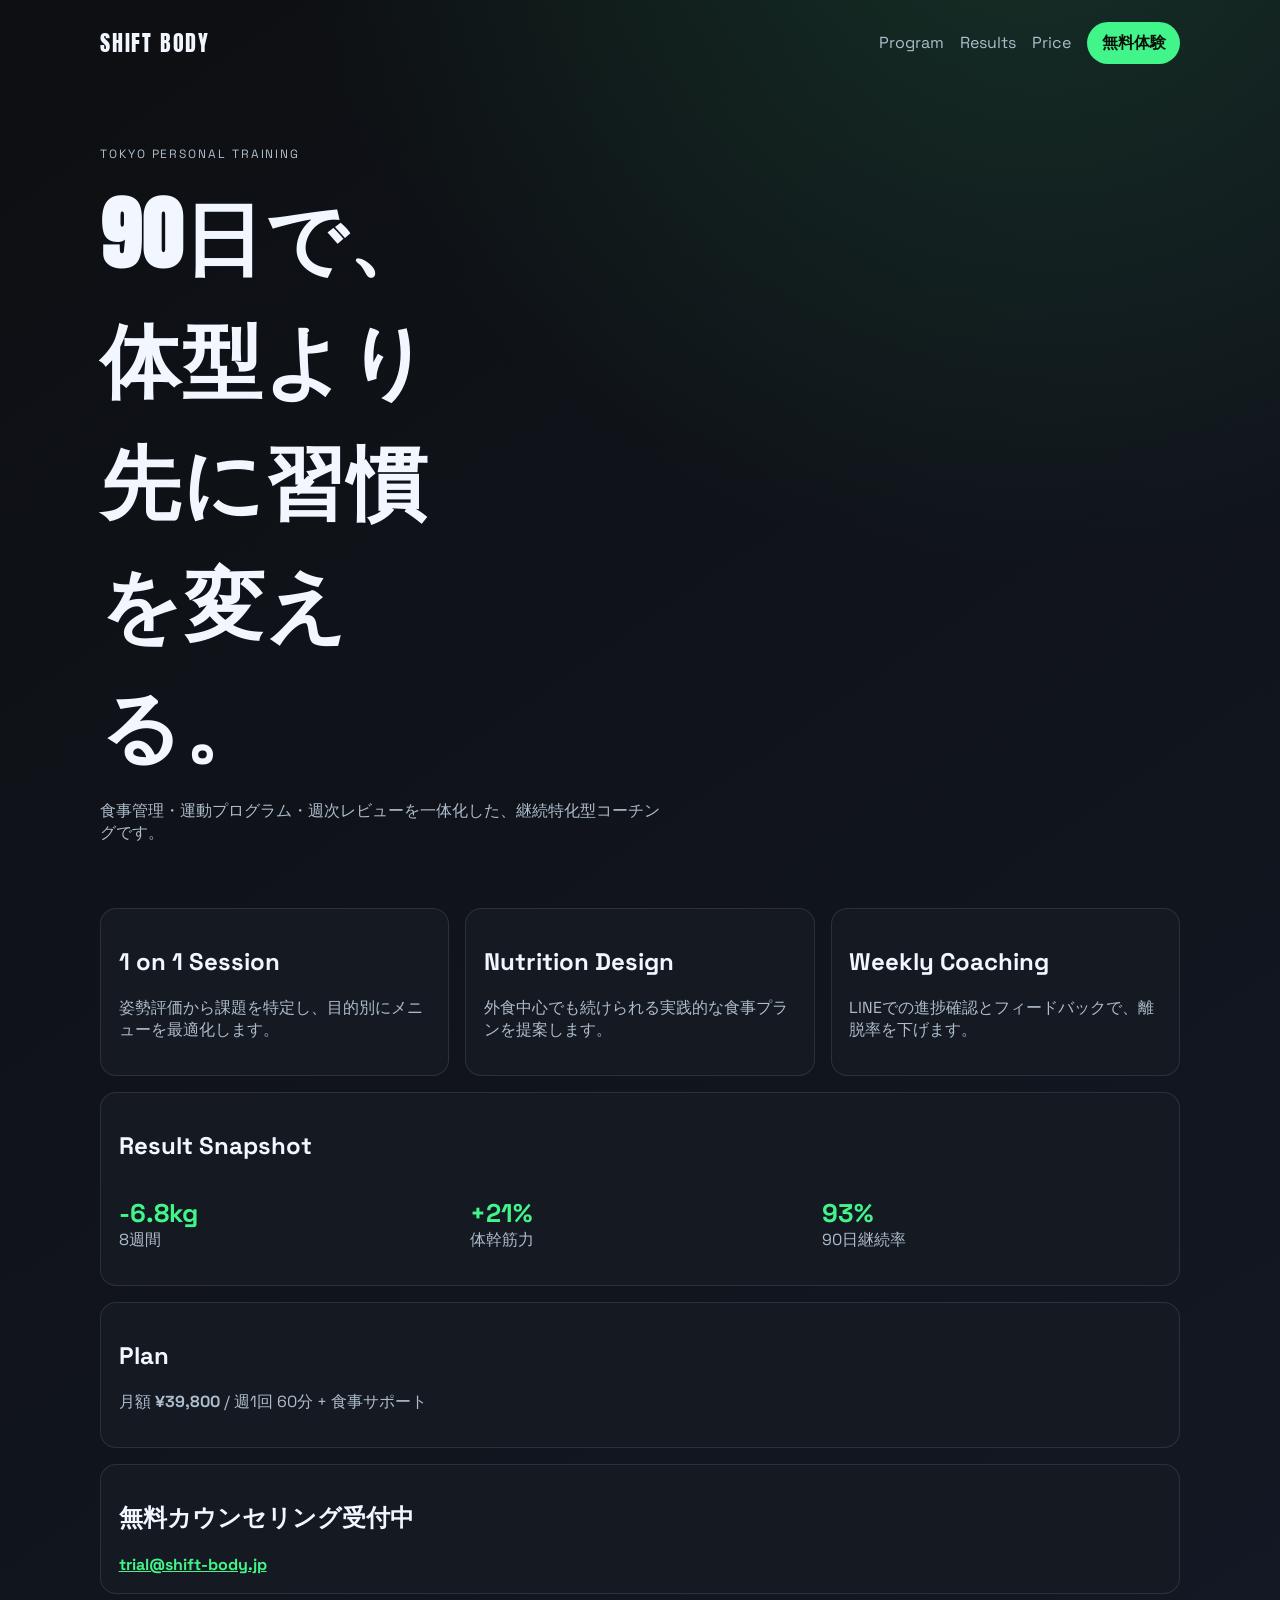
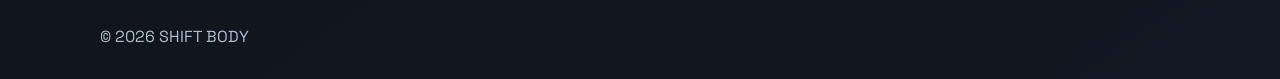
==== index.html @ e34327ea "Initial commit: 02-trainer-booking site" ====
<!doctype html>
<html lang="ja">
  <head>
    <meta charset="UTF-8" />
    <meta name="viewport" content="width=device-width, initial-scale=1.0" />
    <title>SHIFT BODY | パーソナルトレーニング</title>
    <link rel="preconnect" href="https://fonts.googleapis.com" />
    <link rel="preconnect" href="https://fonts.gstatic.com" crossorigin />
    <link href="https://fonts.googleapis.com/css2?family=Anton&family=Space+Grotesk:wght@400;500;700&display=swap" rel="stylesheet" />
    <link rel="stylesheet" href="styles.css" />
  </head>
  <body>
    <header class="wrap">
      <a class="logo" href="#top">SHIFT BODY</a>
      <nav>
        <a href="#program">Program</a>
        <a href="#results">Results</a>
        <a href="#price">Price</a>
        <a class="btn" href="#trial">無料体験</a>
      </nav>
    </header>

    <main id="top" class="wrap">
      <section class="hero">
        <p class="tag">TOKYO PERSONAL TRAINING</p>
        <h1>90日で、体型より先に習慣を変える。</h1>
        <p>食事管理・運動プログラム・週次レビューを一体化した、継続特化型コーチングです。</p>
      </section>

      <section class="cards" id="program">
        <article>
          <h2>1 on 1 Session</h2>
          <p>姿勢評価から課題を特定し、目的別にメニューを最適化します。</p>
        </article>
        <article>
          <h2>Nutrition Design</h2>
          <p>外食中心でも続けられる実践的な食事プランを提案します。</p>
        </article>
        <article>
          <h2>Weekly Coaching</h2>
          <p>LINEでの進捗確認とフィードバックで、離脱率を下げます。</p>
        </article>
      </section>

      <section class="results" id="results">
        <h2>Result Snapshot</h2>
        <div>
          <p><strong>-6.8kg</strong> 8週間</p>
          <p><strong>+21%</strong> 体幹筋力</p>
          <p><strong>93%</strong> 90日継続率</p>
        </div>
      </section>

      <section class="price" id="price">
        <h2>Plan</h2>
        <p>月額 <strong>¥39,800</strong> / 週1回 60分 + 食事サポート</p>
      </section>

      <section class="trial" id="trial">
        <h2>無料カウンセリング受付中</h2>
        <a href="mailto:trial@shift-body.jp">trial@shift-body.jp</a>
      </section>
    </main>

    <footer class="wrap">© <span id="year"></span> SHIFT BODY</footer>
    <script src="app.js"></script>
  </body>
</html>
---- styles.css ----
:root {
  --bg: #0d0f12;
  --panel: #151922;
  --text: #f1f6ff;
  --muted: #adbdcc;
  --accent: #42f58a;
  --line: rgba(255, 255, 255, 0.1);
}

* { box-sizing: border-box; }

body {
  margin: 0;
  font-family: "Space Grotesk", sans-serif;
  color: var(--text);
  background:
    radial-gradient(circle at 80% -10%, rgba(66, 245, 138, 0.14), transparent 35%),
    linear-gradient(145deg, #0d0f12, #131824);
}

.wrap {
  width: min(1080px, 92vw);
  margin: 0 auto;
}

header {
  display: flex;
  justify-content: space-between;
  align-items: center;
  padding: 1.4rem 0;
}

.logo {
  font-family: "Anton", sans-serif;
  letter-spacing: 0.08em;
  color: var(--text);
  text-decoration: none;
  font-size: 1.4rem;
}

nav {
  display: flex;
  gap: 1rem;
  align-items: center;
}

nav a {
  color: var(--muted);
  text-decoration: none;
}

.btn {
  padding: 0.6rem 0.9rem;
  border-radius: 999px;
  background: var(--accent);
  color: #091008;
  font-weight: 700;
}

.hero {
  padding: 3rem 0;
}

.tag {
  color: var(--accent);
  letter-spacing: 0.16em;
  font-size: 0.75rem;
}

h1 {
  font-family: "Anton", sans-serif;
  font-size: clamp(2.1rem, 7vw, 5rem);
  letter-spacing: 0.02em;
  margin: 0.3rem 0 1rem;
  max-width: 10ch;
}

.hero p {
  max-width: 56ch;
  color: var(--muted);
}

.cards {
  display: grid;
  grid-template-columns: repeat(3, minmax(0, 1fr));
  gap: 1rem;
}

.cards article,
.results,
.price,
.trial {
  background: var(--panel);
  border: 1px solid var(--line);
  border-radius: 16px;
  padding: 1.1rem;
}

.cards p,
.results p,
.price p {
  color: var(--muted);
}

.results,
.price,
.trial {
  margin-top: 1rem;
}

.results div {
  display: grid;
  grid-template-columns: repeat(3, minmax(0, 1fr));
  gap: 0.8rem;
}

.results strong {
  display: block;
  font-size: 1.6rem;
  color: var(--accent);
}

.trial a {
  color: var(--accent);
  font-weight: 700;
}

footer {
  padding: 2rem 0;
  color: var(--muted);
}

@media (max-width: 760px) {
  header {
    flex-direction: column;
    align-items: flex-start;
    gap: 0.8rem;
  }

  nav {
    flex-wrap: wrap;
  }

  .cards,
  .results div {
    grid-template-columns: 1fr;
  }
}
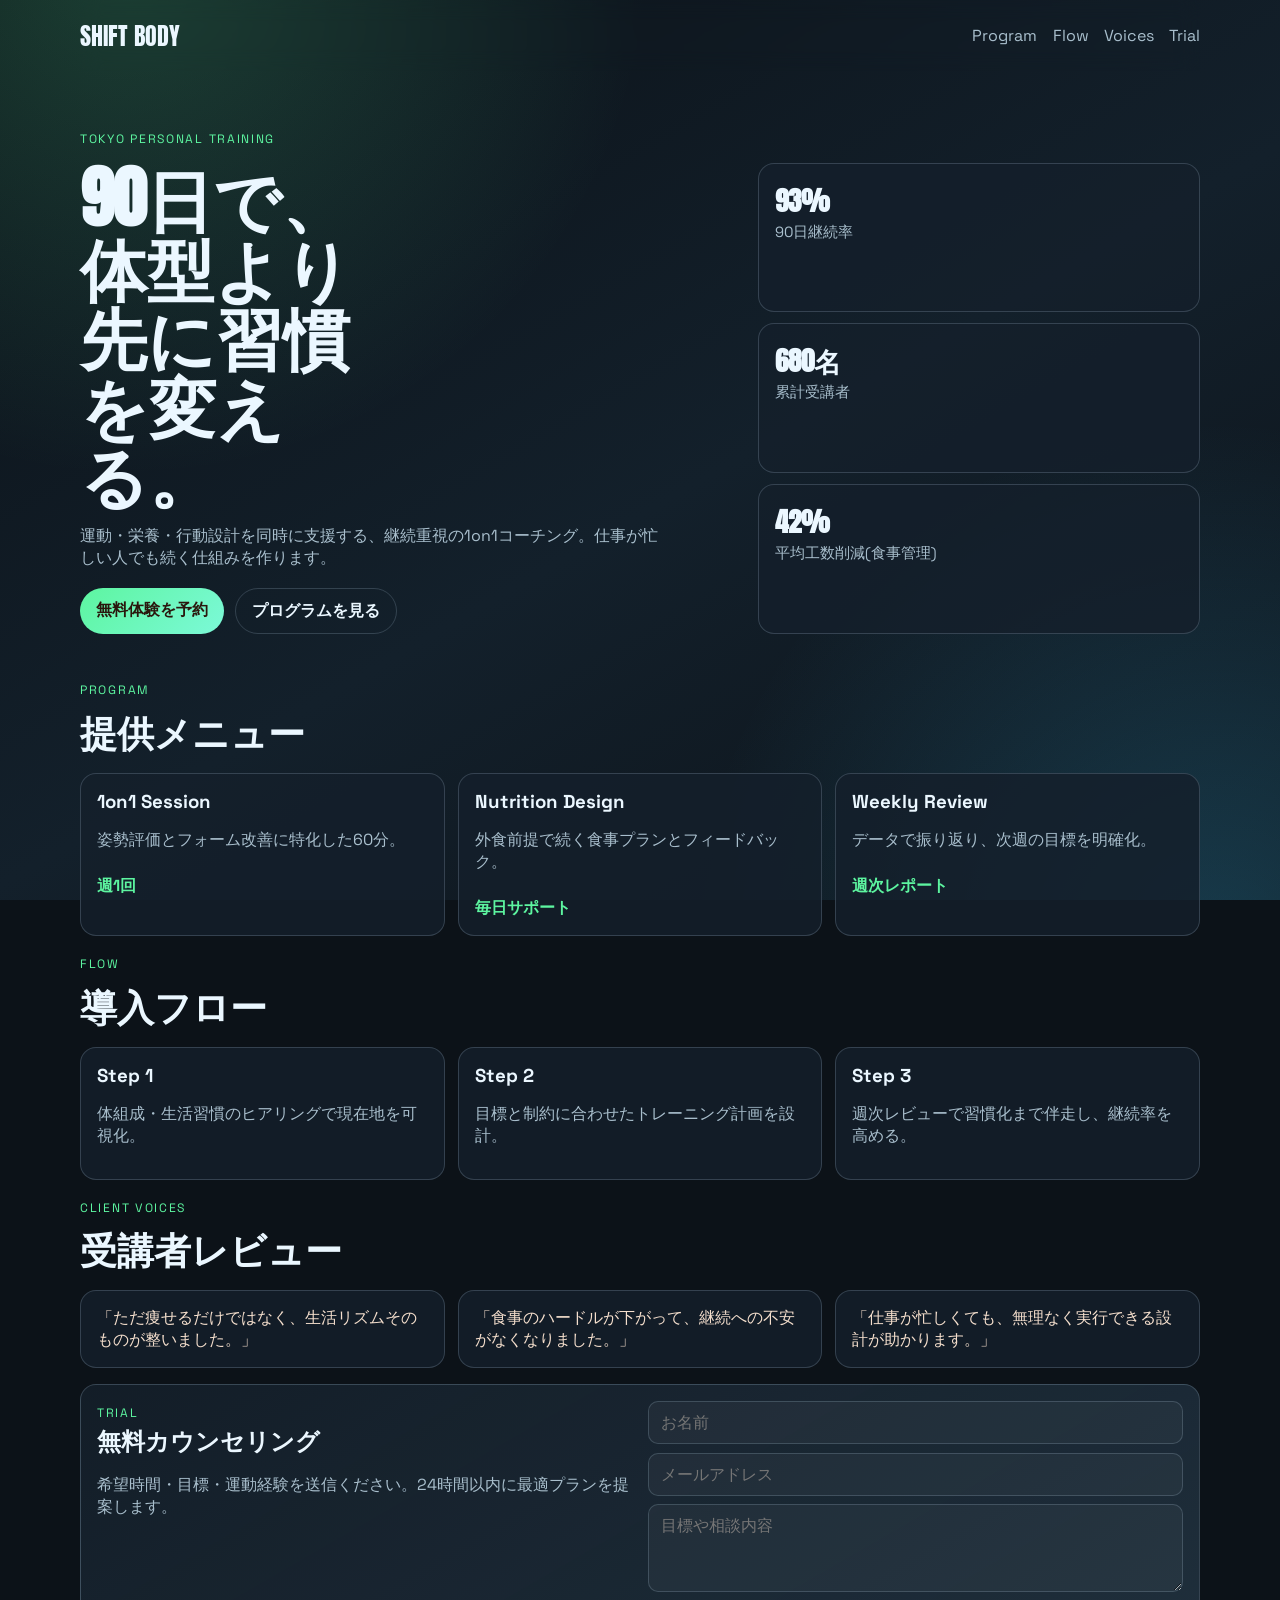
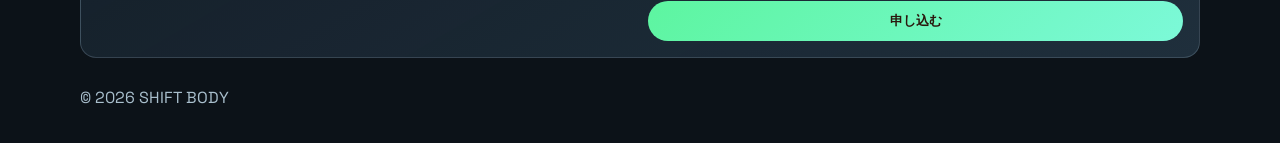
==== commit 11a012b4: "Enhance site design and content" ====
--- a/index.html
+++ b/index.html
@@ -3,66 +3,102 @@
   <head>
     <meta charset="UTF-8" />
     <meta name="viewport" content="width=device-width, initial-scale=1.0" />
-    <title>SHIFT BODY | パーソナルトレーニング</title>
+    <title>SHIFT BODY | パーソナルコーチング</title>
     <link rel="preconnect" href="https://fonts.googleapis.com" />
     <link rel="preconnect" href="https://fonts.gstatic.com" crossorigin />
     <link href="https://fonts.googleapis.com/css2?family=Anton&family=Space+Grotesk:wght@400;500;700&display=swap" rel="stylesheet" />
     <link rel="stylesheet" href="styles.css" />
   </head>
   <body>
-    <header class="wrap">
-      <a class="logo" href="#top">SHIFT BODY</a>
-      <nav>
+    <div class="bg-layer"></div>
+    <header class="site-header container">
+      <a class="brand" href="#top">SHIFT BODY</a>
+      <button class="menu-toggle" aria-expanded="false" aria-label="メニュー">☰</button>
+      <nav class="nav-links">
         <a href="#program">Program</a>
-        <a href="#results">Results</a>
-        <a href="#price">Price</a>
-        <a class="btn" href="#trial">無料体験</a>
+        <a href="#flow">Flow</a>
+        <a href="#voices">Voices</a>
+        <a href="#trial">Trial</a>
       </nav>
     </header>
 
-    <main id="top" class="wrap">
-      <section class="hero">
-        <p class="tag">TOKYO PERSONAL TRAINING</p>
-        <h1>90日で、体型より先に習慣を変える。</h1>
-        <p>食事管理・運動プログラム・週次レビューを一体化した、継続特化型コーチングです。</p>
-      </section>
-
-      <section class="cards" id="program">
-        <article>
-          <h2>1 on 1 Session</h2>
-          <p>姿勢評価から課題を特定し、目的別にメニューを最適化します。</p>
-        </article>
-        <article>
-          <h2>Nutrition Design</h2>
-          <p>外食中心でも続けられる実践的な食事プランを提案します。</p>
-        </article>
-        <article>
-          <h2>Weekly Coaching</h2>
-          <p>LINEでの進捗確認とフィードバックで、離脱率を下げます。</p>
-        </article>
-      </section>
-
-      <section class="results" id="results">
-        <h2>Result Snapshot</h2>
-        <div>
-          <p><strong>-6.8kg</strong> 8週間</p>
-          <p><strong>+21%</strong> 体幹筋力</p>
-          <p><strong>93%</strong> 90日継続率</p>
+    <main id="top" class="container">
+      <section class="hero reveal">
+        <span class="badge">TOKYO PERSONAL TRAINING</span>
+        <div class="hero-grid">
+          <div>
+            <h1>90日で、体型より先に習慣を変える。</h1>
+            <p class="lead">
+              運動・栄養・行動設計を同時に支援する、継続重視の1on1コーチング。仕事が忙しい人でも続く仕組みを作ります。
+            </p>
+            <div class="hero-actions">
+              <a class="btn primary" href="#trial">無料体験を予約</a>
+              <a class="btn ghost" href="#program">プログラムを見る</a>
+            </div>
+          </div>
+          <aside class="hero-stats">
+            <article><strong data-count="93" data-suffix="%">0%</strong><span>90日継続率</span></article>
+            <article><strong data-count="680" data-suffix="名">0名</strong><span>累計受講者</span></article>
+            <article><strong data-count="42" data-suffix="%">0%</strong><span>平均工数削減(食事管理)</span></article>
+          </aside>
         </div>
       </section>
 
-      <section class="price" id="price">
-        <h2>Plan</h2>
-        <p>月額 <strong>¥39,800</strong> / 週1回 60分 + 食事サポート</p>
+      <section class="section reveal" id="program">
+        <div class="section-head">
+          <span class="eyebrow">PROGRAM</span>
+          <h2>提供メニュー</h2>
+        </div>
+        <div class="card-grid three">
+          <article class="card"><h3>1on1 Session</h3><p>姿勢評価とフォーム改善に特化した60分。</p><strong>週1回</strong></article>
+          <article class="card"><h3>Nutrition Design</h3><p>外食前提で続く食事プランとフィードバック。</p><strong>毎日サポート</strong></article>
+          <article class="card"><h3>Weekly Review</h3><p>データで振り返り、次週の目標を明確化。</p><strong>週次レポート</strong></article>
+        </div>
       </section>
 
-      <section class="trial" id="trial">
-        <h2>無料カウンセリング受付中</h2>
-        <a href="mailto:trial@shift-body.jp">trial@shift-body.jp</a>
+      <section class="section reveal" id="flow">
+        <div class="section-head">
+          <span class="eyebrow">FLOW</span>
+          <h2>導入フロー</h2>
+        </div>
+        <div class="process-list">
+          <article><h3>Step 1</h3><p>体組成・生活習慣のヒアリングで現在地を可視化。</p></article>
+          <article><h3>Step 2</h3><p>目標と制約に合わせたトレーニング計画を設計。</p></article>
+          <article><h3>Step 3</h3><p>週次レビューで習慣化まで伴走し、継続率を高める。</p></article>
+        </div>
+      </section>
+
+      <section class="section reveal" id="voices">
+        <div class="section-head">
+          <span class="eyebrow">CLIENT VOICES</span>
+          <h2>受講者レビュー</h2>
+        </div>
+        <div class="review-grid">
+          <blockquote>「ただ痩せるだけではなく、生活リズムそのものが整いました。」</blockquote>
+          <blockquote>「食事のハードルが下がって、継続への不安がなくなりました。」</blockquote>
+          <blockquote>「仕事が忙しくても、無理なく実行できる設計が助かります。」</blockquote>
+        </div>
+      </section>
+
+      <section class="section reveal" id="trial">
+        <div class="contact-panel">
+          <div>
+            <span class="eyebrow">TRIAL</span>
+            <h2>無料カウンセリング</h2>
+            <p>希望時間・目標・運動経験を送信ください。24時間以内に最適プランを提案します。</p>
+          </div>
+          <form class="contact-form">
+            <input type="text" placeholder="お名前" required />
+            <input type="email" placeholder="メールアドレス" required />
+            <textarea placeholder="目標や相談内容"></textarea>
+            <button type="submit" class="btn primary">申し込む</button>
+          </form>
+        </div>
       </section>
     </main>
 
-    <footer class="wrap">© <span id="year"></span> SHIFT BODY</footer>
+    <footer class="container">© <span id="year"></span> SHIFT BODY</footer>
+    <div class="toast" id="toast">お問い合わせありがとうございます。担当より返信します。</div>
     <script src="app.js"></script>
   </body>
 </html>
--- a/styles.css
+++ b/styles.css
@@ -1,148 +1,304 @@
 :root {
-  --bg: #0d0f12;
-  --panel: #151922;
-  --text: #f1f6ff;
-  --muted: #adbdcc;
-  --accent: #42f58a;
-  --line: rgba(255, 255, 255, 0.1);
+  --bg: #0c1218;
+  --bg-soft: #17212b;
+  --surface: rgba(21, 32, 43, 0.84);
+  --surface-strong: #1f2f3c;
+  --text: #ebf7ff;
+  --muted: #a9bfcd;
+  --line: rgba(203, 229, 255, 0.18);
+  --accent: #5df5a0;
+  --accent-strong: #7cf9d8;
+  --heading: "Anton", sans-serif;
+  --body: "Space Grotesk", sans-serif;
 }
 
 * { box-sizing: border-box; }
 
 body {
   margin: 0;
-  font-family: "Space Grotesk", sans-serif;
-  color: var(--text);
+  min-height: 100vh;
+  color: var(--text);
+  font-family: var(--body);
+  background: var(--bg);
+}
+
+.bg-layer {
+  position: fixed;
+  inset: 0;
   background:
-    radial-gradient(circle at 80% -10%, rgba(66, 245, 138, 0.14), transparent 35%),
-    linear-gradient(145deg, #0d0f12, #131824);
-}
-
-.wrap {
-  width: min(1080px, 92vw);
+    radial-gradient(circle at 10% -5%, rgba(93, 245, 160, 0.2), transparent 35%),
+    radial-gradient(circle at 95% 105%, rgba(64, 201, 255, 0.22), transparent 34%),
+    linear-gradient(150deg, #0b1117, #13202b 54%, #0c1218);
+  z-index: -1;
+}
+
+.container {
+  width: min(1120px, 92vw);
   margin: 0 auto;
 }
 
-header {
+.site-header {
+  padding: 1.1rem 0;
   display: flex;
+  align-items: center;
   justify-content: space-between;
-  align-items: center;
-  padding: 1.4rem 0;
-}
-
-.logo {
-  font-family: "Anton", sans-serif;
-  letter-spacing: 0.08em;
+  gap: 1rem;
+  position: sticky;
+  top: 0;
+  backdrop-filter: blur(10px);
+  z-index: 10;
+}
+
+.brand {
   color: var(--text);
   text-decoration: none;
-  font-size: 1.4rem;
-}
-
-nav {
+  font-family: var(--heading);
+  font-size: 1.5rem;
+}
+
+.menu-toggle {
+  display: none;
+}
+
+.nav-links {
   display: flex;
+  gap: 0.95rem;
+}
+
+.nav-links a {
+  color: var(--muted);
+  text-decoration: none;
+}
+
+.hero {
+  padding: 3.5rem 0 1.8rem;
+}
+
+.badge,
+.eyebrow {
+  display: inline-block;
+  letter-spacing: 0.14em;
+  font-size: 0.76rem;
+  color: var(--accent);
+}
+
+.hero-grid {
+  margin-top: 0.9rem;
+  display: grid;
+  grid-template-columns: 1.35fr 0.9fr;
   gap: 1rem;
-  align-items: center;
-}
-
-nav a {
-  color: var(--muted);
+}
+
+h1,
+h2,
+h3 {
+  margin: 0;
+}
+
+h1,
+h2 {
+  font-family: var(--heading);
+}
+
+h1 {
+  font-size: clamp(2.2rem, 6vw, 4.2rem);
+  line-height: 1.03;
+  max-width: 10ch;
+}
+
+.lead {
+  color: var(--muted);
+  max-width: 58ch;
+  margin: 1rem 0 1.2rem;
+}
+
+.hero-actions {
+  display: flex;
+  gap: 0.7rem;
+  flex-wrap: wrap;
+}
+
+.btn {
+  border: 1px solid var(--line);
+  padding: 0.68rem 1rem;
+  border-radius: 999px;
   text-decoration: none;
-}
-
-.btn {
-  padding: 0.6rem 0.9rem;
-  border-radius: 999px;
-  background: var(--accent);
-  color: #091008;
+  color: var(--text);
   font-weight: 700;
-}
-
-.hero {
-  padding: 3rem 0;
-}
-
-.tag {
-  color: var(--accent);
-  letter-spacing: 0.16em;
-  font-size: 0.75rem;
-}
-
-h1 {
-  font-family: "Anton", sans-serif;
-  font-size: clamp(2.1rem, 7vw, 5rem);
-  letter-spacing: 0.02em;
-  margin: 0.3rem 0 1rem;
-  max-width: 10ch;
-}
-
-.hero p {
-  max-width: 56ch;
-  color: var(--muted);
-}
-
-.cards {
-  display: grid;
-  grid-template-columns: repeat(3, minmax(0, 1fr));
-  gap: 1rem;
-}
-
-.cards article,
-.results,
-.price,
-.trial {
-  background: var(--panel);
+  background: transparent;
+}
+
+.btn.primary {
+  background: linear-gradient(135deg, var(--accent), var(--accent-strong));
+  color: #2a170d;
+  border: 0;
+}
+
+.hero-stats {
+  display: grid;
+  gap: 0.7rem;
+}
+
+.hero-stats article,
+.card,
+.process-list article,
+.review-grid blockquote,
+.contact-panel {
+  background: var(--surface);
   border: 1px solid var(--line);
   border-radius: 16px;
-  padding: 1.1rem;
-}
-
-.cards p,
-.results p,
-.price p {
-  color: var(--muted);
-}
-
-.results,
-.price,
-.trial {
+  padding: 1rem;
+}
+
+.hero-stats strong {
+  display: block;
+  font-size: 1.7rem;
+  font-family: var(--heading);
+}
+
+.hero-stats span {
+  color: var(--muted);
+  font-size: 0.92rem;
+}
+
+.section {
   margin-top: 1rem;
 }
 
-.results div {
-  display: grid;
+.section-head {
+  margin-bottom: 0.8rem;
+}
+
+.section-head h2 {
+  margin-top: 0.3rem;
+  font-size: clamp(1.55rem, 4vw, 2.3rem);
+}
+
+.card-grid,
+.process-list,
+.review-grid {
+  display: grid;
+  gap: 0.8rem;
+}
+
+.card-grid.three,
+.process-list,
+.review-grid {
   grid-template-columns: repeat(3, minmax(0, 1fr));
-  gap: 0.8rem;
-}
-
-.results strong {
-  display: block;
-  font-size: 1.6rem;
+}
+
+.card p,
+.process-list p,
+.contact-panel p {
+  color: var(--muted);
+}
+
+.card strong {
+  display: inline-block;
+  margin-top: 0.5rem;
   color: var(--accent);
 }
 
-.trial a {
-  color: var(--accent);
-  font-weight: 700;
+.review-grid blockquote {
+  margin: 0;
+  color: #f5dfcd;
+}
+
+.contact-panel {
+  display: grid;
+  grid-template-columns: 1fr 1fr;
+  gap: 1rem;
+  background: linear-gradient(150deg, var(--surface), var(--surface-strong));
+}
+
+.contact-form {
+  display: grid;
+  gap: 0.55rem;
+}
+
+.contact-form input,
+.contact-form textarea {
+  width: 100%;
+  border: 1px solid var(--line);
+  background: rgba(255, 255, 255, 0.04);
+  color: var(--text);
+  border-radius: 10px;
+  padding: 0.62rem 0.75rem;
+  font: inherit;
+}
+
+.contact-form textarea {
+  min-height: 88px;
+  resize: vertical;
 }
 
 footer {
-  padding: 2rem 0;
-  color: var(--muted);
-}
-
-@media (max-width: 760px) {
-  header {
+  color: var(--muted);
+  padding: 1.8rem 0 2.2rem;
+}
+
+.toast {
+  position: fixed;
+  right: 18px;
+  bottom: 18px;
+  background: #18100d;
+  border: 1px solid var(--line);
+  color: var(--text);
+  padding: 0.65rem 0.85rem;
+  border-radius: 10px;
+  opacity: 0;
+  transform: translateY(12px);
+  pointer-events: none;
+  transition: 240ms ease;
+}
+
+.toast.show {
+  opacity: 1;
+  transform: translateY(0);
+}
+
+.reveal {
+  opacity: 0;
+  transform: translateY(24px);
+  transition: 520ms ease;
+}
+
+.reveal.in {
+  opacity: 1;
+  transform: translateY(0);
+}
+
+@media (max-width: 820px) {
+  .menu-toggle {
+    display: inline-block;
+    border: 1px solid var(--line);
+    background: transparent;
+    color: var(--text);
+    border-radius: 10px;
+    padding: 0.38rem 0.62rem;
+  }
+
+  .nav-links {
+    position: absolute;
+    top: 58px;
+    right: 4vw;
+    display: none;
     flex-direction: column;
-    align-items: flex-start;
-    gap: 0.8rem;
+    background: var(--bg-soft);
+    border: 1px solid var(--line);
+    border-radius: 12px;
+    padding: 0.7rem;
   }
 
-  nav {
-    flex-wrap: wrap;
+  .nav-links.open {
+    display: flex;
   }
 
-  .cards,
-  .results div {
+  .hero-grid,
+  .card-grid.three,
+  .process-list,
+  .review-grid,
+  .contact-panel {
     grid-template-columns: 1fr;
   }
 }
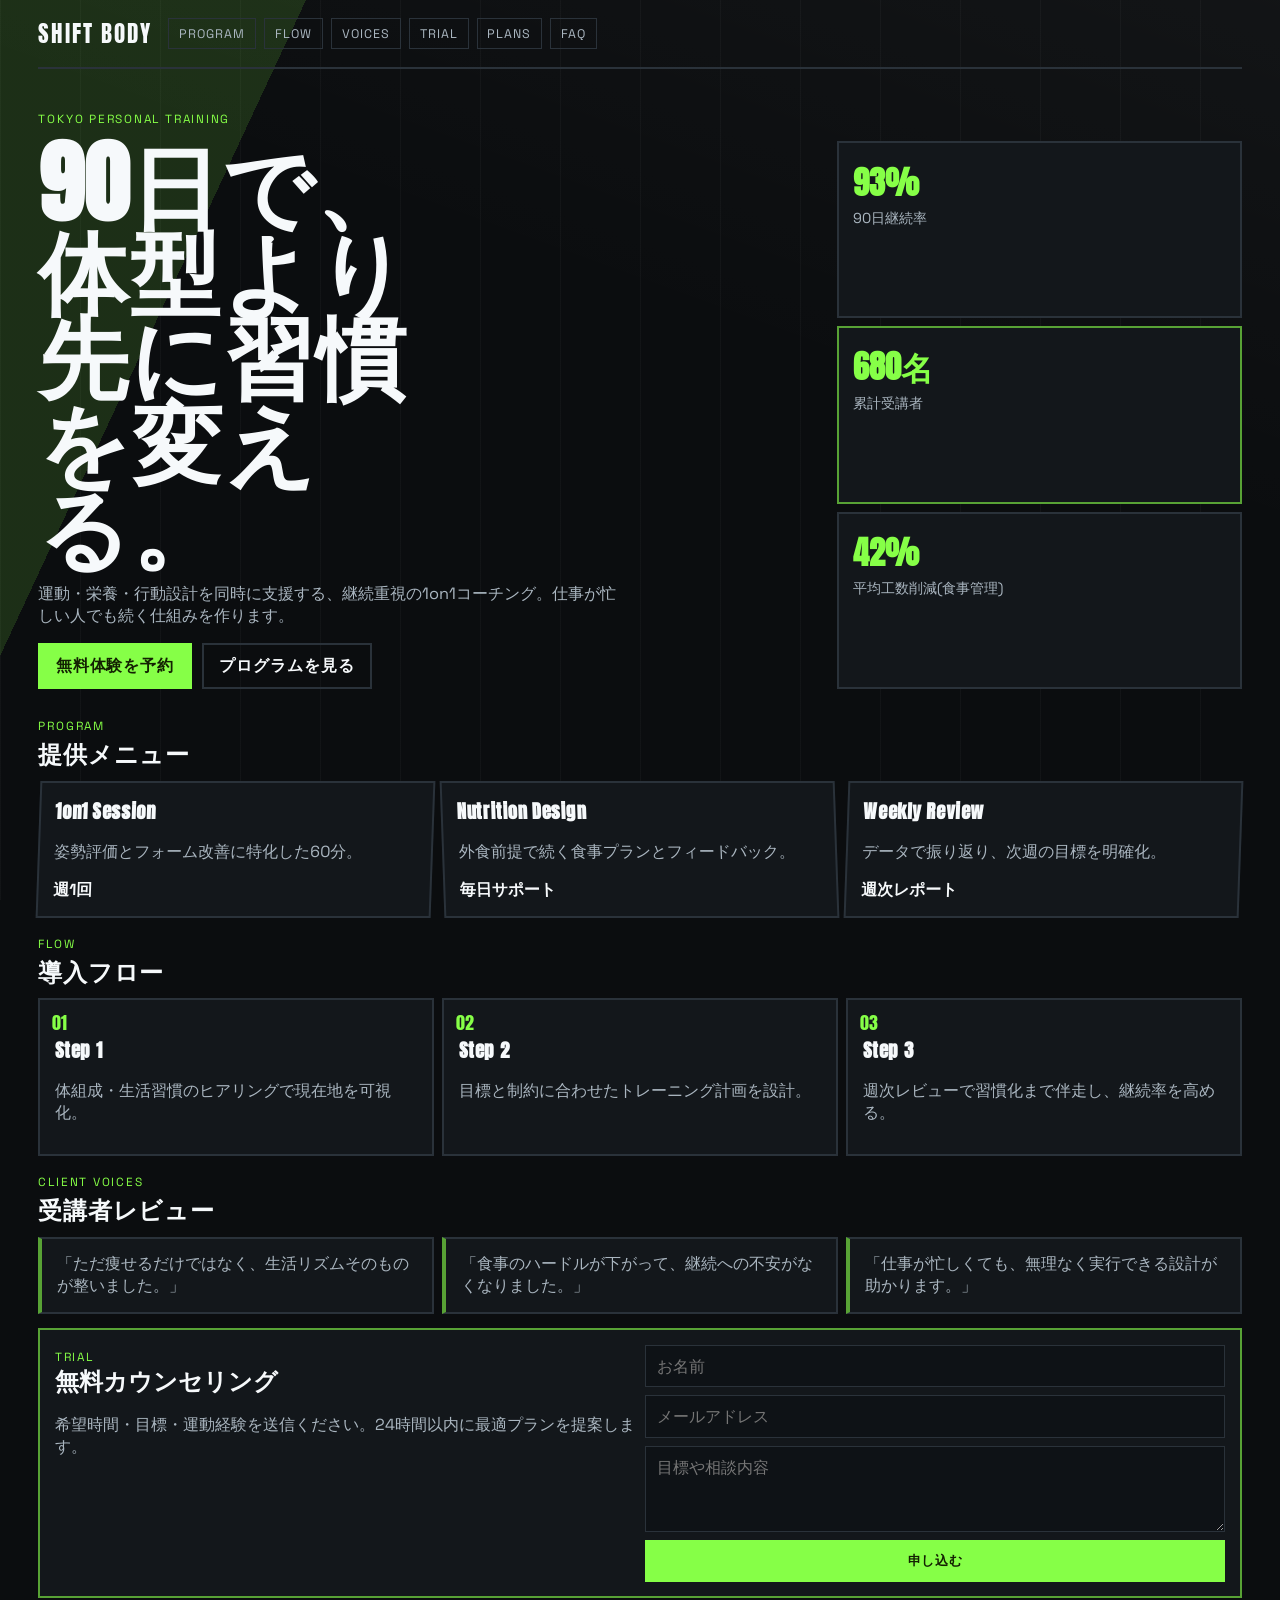
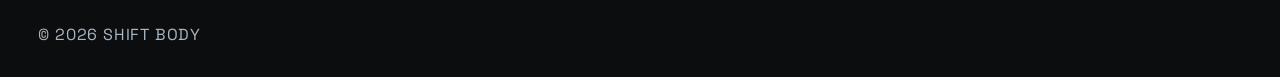
==== commit 886fbf2d: "Add multipage structure and interactive features" ====
--- a/index.html
+++ b/index.html
@@ -19,6 +19,8 @@
         <a href="#flow">Flow</a>
         <a href="#voices">Voices</a>
         <a href="#trial">Trial</a>
+              <a href="plans.html">Plans</a>
+        <a href="faq.html">FAQ</a>
       </nav>
     </header>
 
--- a/styles.css
+++ b/styles.css
@@ -1,59 +1,53 @@
 :root {
-  --bg: #0c1218;
-  --bg-soft: #17212b;
-  --surface: rgba(21, 32, 43, 0.84);
-  --surface-strong: #1f2f3c;
-  --text: #ebf7ff;
-  --muted: #a9bfcd;
-  --line: rgba(203, 229, 255, 0.18);
-  --accent: #5df5a0;
-  --accent-strong: #7cf9d8;
-  --heading: "Anton", sans-serif;
-  --body: "Space Grotesk", sans-serif;
+  --bg: #0b0d0f;
+  --panel: #13171b;
+  --text: #f6f9fb;
+  --muted: #aab6c0;
+  --line: #2a323a;
+  --accent: #86ff47;
+  --accent-ink: #132102;
 }
 
 * { box-sizing: border-box; }
 
 body {
   margin: 0;
-  min-height: 100vh;
+  background: #0b0d0f;
   color: var(--text);
-  font-family: var(--body);
-  background: var(--bg);
+  font-family: "Space Grotesk", sans-serif;
 }
 
 .bg-layer {
   position: fixed;
   inset: 0;
+  z-index: -1;
   background:
-    radial-gradient(circle at 10% -5%, rgba(93, 245, 160, 0.2), transparent 35%),
-    radial-gradient(circle at 95% 105%, rgba(64, 201, 255, 0.22), transparent 34%),
-    linear-gradient(150deg, #0b1117, #13202b 54%, #0c1218);
-  z-index: -1;
+    linear-gradient(115deg, rgba(134, 255, 71, 0.14) 0 18%, transparent 18% 100%),
+    linear-gradient(-160deg, rgba(255, 255, 255, 0.03), transparent 40%),
+    repeating-linear-gradient(90deg, rgba(255, 255, 255, 0.03) 0 1px, transparent 1px 80px),
+    #0b0d0f;
 }
 
 .container {
-  width: min(1120px, 92vw);
+  width: min(1220px, 94vw);
   margin: 0 auto;
 }
 
 .site-header {
-  padding: 1.1rem 0;
-  display: flex;
+  padding: 1rem 0;
+  display: grid;
+  grid-template-columns: auto auto 1fr;
+  gap: 1rem;
   align-items: center;
-  justify-content: space-between;
-  gap: 1rem;
-  position: sticky;
-  top: 0;
-  backdrop-filter: blur(10px);
-  z-index: 10;
+  border-bottom: 2px solid var(--line);
 }
 
 .brand {
   color: var(--text);
   text-decoration: none;
-  font-family: var(--heading);
-  font-size: 1.5rem;
+  font-family: "Anton", sans-serif;
+  letter-spacing: 0.09em;
+  font-size: 1.45rem;
 }
 
 .menu-toggle {
@@ -61,32 +55,39 @@
 }
 
 .nav-links {
+  justify-self: end;
   display: flex;
-  gap: 0.95rem;
+  gap: 0.5rem;
 }
 
 .nav-links a {
-  color: var(--muted);
   text-decoration: none;
+  color: var(--muted);
+  border: 1px solid var(--line);
+  padding: 0.42rem 0.62rem;
+  text-transform: uppercase;
+  font-size: 0.78rem;
+  letter-spacing: 0.08em;
 }
 
 .hero {
-  padding: 3.5rem 0 1.8rem;
+  padding: 2.4rem 0 0.7rem;
 }
 
 .badge,
 .eyebrow {
   display: inline-block;
-  letter-spacing: 0.14em;
-  font-size: 0.76rem;
   color: var(--accent);
+  letter-spacing: 0.15em;
+  font-size: 0.74rem;
+  text-transform: uppercase;
 }
 
 .hero-grid {
-  margin-top: 0.9rem;
-  display: grid;
-  grid-template-columns: 1.35fr 0.9fr;
-  gap: 1rem;
+  margin-top: 0.8rem;
+  display: grid;
+  grid-template-columns: 1.65fr 0.85fr;
+  gap: 0.8rem;
 }
 
 h1,
@@ -95,48 +96,56 @@
   margin: 0;
 }
 
-h1,
-h2 {
-  font-family: var(--heading);
-}
-
 h1 {
-  font-size: clamp(2.2rem, 6vw, 4.2rem);
-  line-height: 1.03;
+  font-family: "Anton", sans-serif;
+  font-size: clamp(2.2rem, 8vw, 5.6rem);
+  line-height: 0.95;
+  letter-spacing: 0.02em;
   max-width: 10ch;
 }
 
+.section-head h2,
+.card h3,
+.process-list h3 {
+  font-family: "Anton", sans-serif;
+  letter-spacing: 0.03em;
+}
+
 .lead {
-  color: var(--muted);
+  margin: 1rem 0;
   max-width: 58ch;
-  margin: 1rem 0 1.2rem;
+  color: var(--muted);
+  font-size: 1.02rem;
 }
 
 .hero-actions {
   display: flex;
-  gap: 0.7rem;
+  gap: 0.65rem;
   flex-wrap: wrap;
 }
 
 .btn {
-  border: 1px solid var(--line);
-  padding: 0.68rem 1rem;
-  border-radius: 999px;
   text-decoration: none;
+  font-weight: 700;
+  text-transform: uppercase;
+  letter-spacing: 0.06em;
+  border: 2px solid var(--line);
+  padding: 0.62rem 0.95rem;
+}
+
+.btn.primary {
+  background: var(--accent);
+  color: var(--accent-ink);
+  border-color: var(--accent);
+}
+
+.btn.ghost {
   color: var(--text);
-  font-weight: 700;
-  background: transparent;
-}
-
-.btn.primary {
-  background: linear-gradient(135deg, var(--accent), var(--accent-strong));
-  color: #2a170d;
-  border: 0;
 }
 
 .hero-stats {
   display: grid;
-  gap: 0.7rem;
+  gap: 0.5rem;
 }
 
 .hero-stats article,
@@ -144,41 +153,40 @@
 .process-list article,
 .review-grid blockquote,
 .contact-panel {
-  background: var(--surface);
-  border: 1px solid var(--line);
-  border-radius: 16px;
-  padding: 1rem;
+  border: 2px solid var(--line);
+  background: var(--panel);
+  padding: 0.9rem;
+}
+
+.hero-stats article:nth-child(2) {
+  border-color: rgba(134, 255, 71, 0.6);
 }
 
 .hero-stats strong {
   display: block;
-  font-size: 1.7rem;
-  font-family: var(--heading);
+  font-family: "Anton", sans-serif;
+  font-size: 2rem;
+  color: var(--accent);
 }
 
 .hero-stats span {
   color: var(--muted);
-  font-size: 0.92rem;
+  font-size: 0.9rem;
 }
 
 .section {
-  margin-top: 1rem;
+  margin-top: 0.9rem;
 }
 
 .section-head {
-  margin-bottom: 0.8rem;
-}
-
-.section-head h2 {
-  margin-top: 0.3rem;
-  font-size: clamp(1.55rem, 4vw, 2.3rem);
+  margin-bottom: 0.6rem;
 }
 
 .card-grid,
 .process-list,
 .review-grid {
   display: grid;
-  gap: 0.8rem;
+  gap: 0.55rem;
 }
 
 .card-grid.three,
@@ -187,69 +195,93 @@
   grid-template-columns: repeat(3, minmax(0, 1fr));
 }
 
+.card {
+  transform: skewX(-2deg);
+}
+
+.card:nth-child(2) {
+  transform: skewX(2deg);
+}
+
 .card p,
 .process-list p,
+.review-grid blockquote,
 .contact-panel p {
   color: var(--muted);
 }
 
-.card strong {
-  display: inline-block;
-  margin-top: 0.5rem;
+.process-list {
+  counter-reset: step;
+}
+
+.process-list article {
+  position: relative;
+  padding-top: 2.2rem;
+}
+
+.process-list article::before {
+  counter-increment: step;
+  content: "0" counter(step);
+  position: absolute;
+  top: 0.55rem;
+  left: 0.7rem;
+  font-family: "Anton", sans-serif;
   color: var(--accent);
+  font-size: 1.1rem;
 }
 
 .review-grid blockquote {
   margin: 0;
-  color: #f5dfcd;
+  border-left: 4px solid rgba(134, 255, 71, 0.6);
 }
 
 .contact-panel {
   display: grid;
   grid-template-columns: 1fr 1fr;
-  gap: 1rem;
-  background: linear-gradient(150deg, var(--surface), var(--surface-strong));
+  gap: 0.65rem;
+  border-color: rgba(134, 255, 71, 0.6);
 }
 
 .contact-form {
   display: grid;
-  gap: 0.55rem;
+  gap: 0.5rem;
 }
 
 .contact-form input,
 .contact-form textarea {
   width: 100%;
-  border: 1px solid var(--line);
-  background: rgba(255, 255, 255, 0.04);
+  background: #0e1216;
   color: var(--text);
-  border-radius: 10px;
-  padding: 0.62rem 0.75rem;
+  border: 1px solid var(--line);
+  padding: 0.62rem 0.7rem;
   font: inherit;
 }
 
 .contact-form textarea {
-  min-height: 88px;
+  min-height: 86px;
   resize: vertical;
 }
 
 footer {
-  color: var(--muted);
-  padding: 1.8rem 0 2.2rem;
+  padding: 1.6rem 0 2rem;
+  color: var(--muted);
+  text-transform: uppercase;
+  letter-spacing: 0.05em;
 }
 
 .toast {
   position: fixed;
-  right: 18px;
-  bottom: 18px;
-  background: #18100d;
-  border: 1px solid var(--line);
-  color: var(--text);
+  right: 14px;
+  bottom: 14px;
+  background: var(--accent);
+  color: #132102;
+  font-weight: 700;
+  border: 2px solid #3d5e1d;
   padding: 0.65rem 0.85rem;
-  border-radius: 10px;
   opacity: 0;
-  transform: translateY(12px);
+  transform: translateY(10px);
   pointer-events: none;
-  transition: 240ms ease;
+  transition: 220ms ease;
 }
 
 .toast.show {
@@ -259,8 +291,8 @@
 
 .reveal {
   opacity: 0;
-  transform: translateY(24px);
-  transition: 520ms ease;
+  transform: translateY(18px);
+  transition: 420ms ease;
 }
 
 .reveal.in {
@@ -268,26 +300,24 @@
   transform: translateY(0);
 }
 
-@media (max-width: 820px) {
+@media (max-width: 860px) {
   .menu-toggle {
     display: inline-block;
-    border: 1px solid var(--line);
     background: transparent;
     color: var(--text);
-    border-radius: 10px;
-    padding: 0.38rem 0.62rem;
+    border: 1px solid var(--line);
+    padding: 0.35rem 0.58rem;
   }
 
   .nav-links {
+    display: none;
     position: absolute;
+    right: 3vw;
     top: 58px;
-    right: 4vw;
-    display: none;
     flex-direction: column;
-    background: var(--bg-soft);
+    background: #101418;
+    padding: 0.6rem;
     border: 1px solid var(--line);
-    border-radius: 12px;
-    padding: 0.7rem;
   }
 
   .nav-links.open {
@@ -301,4 +331,188 @@
   .contact-panel {
     grid-template-columns: 1fr;
   }
-}
+
+  .card,
+  .card:nth-child(2) {
+    transform: none;
+  }
+}
+
+/* EXTRA PAGES */
+.extra-page .site-header {
+  margin-bottom: 0.2rem;
+}
+
+.subhero {
+  padding: 1.4rem;
+  border: 1px solid var(--line);
+  border-radius: 14px;
+  background: var(--panel, var(--paper, rgba(255, 255, 255, 0.08)));
+}
+
+.subhero h1 {
+  margin: 0.35rem 0 0.6rem;
+  font-size: clamp(1.8rem, 5vw, 3.1rem);
+}
+
+.subhero p {
+  margin: 0;
+  color: var(--muted);
+  max-width: 64ch;
+}
+
+.pricing-head {
+  display: flex;
+  justify-content: space-between;
+  align-items: center;
+  gap: 0.8rem;
+  margin-bottom: 0.65rem;
+}
+
+.pricing-mode {
+  display: inline-flex;
+  gap: 0.45rem;
+  padding: 0.25rem;
+  border: 1px solid var(--line);
+  border-radius: 999px;
+  background: rgba(255, 255, 255, 0.04);
+}
+
+.mode-btn {
+  border: 1px solid transparent;
+  border-radius: 999px;
+  padding: 0.4rem 0.72rem;
+  background: transparent;
+  color: inherit;
+  font: inherit;
+  cursor: pointer;
+}
+
+.mode-btn.active {
+  border-color: var(--line);
+  background: rgba(255, 255, 255, 0.12);
+}
+
+.pricing-cards {
+  display: grid;
+  grid-template-columns: repeat(3, minmax(0, 1fr));
+  gap: 0.7rem;
+}
+
+.price-card {
+  border: 1px solid var(--line);
+  border-radius: 12px;
+  padding: 0.9rem;
+  background: var(--panel, var(--paper, rgba(255, 255, 255, 0.08)));
+}
+
+.price-card h3 {
+  margin: 0 0 0.4rem;
+}
+
+.price-card p {
+  margin: 0;
+  color: var(--muted);
+  min-height: 2.8em;
+}
+
+.price-card strong {
+  display: inline-block;
+  margin-top: 0.65rem;
+  font-size: 1.35rem;
+}
+
+.calc-box {
+  border: 1px solid var(--line);
+  border-radius: 12px;
+  padding: 0.9rem;
+  background: var(--panel, var(--paper, rgba(255, 255, 255, 0.08)));
+}
+
+.calc-form {
+  display: grid;
+  grid-template-columns: repeat(4, minmax(0, 1fr));
+  gap: 0.55rem;
+  align-items: end;
+}
+
+.calc-form label {
+  display: grid;
+  gap: 0.32rem;
+  font-size: 0.9rem;
+}
+
+.calc-form select,
+.calc-form input {
+  width: 100%;
+  border: 1px solid var(--line);
+  border-radius: 8px;
+  padding: 0.58rem 0.66rem;
+  background: rgba(255, 255, 255, 0.75);
+  color: inherit;
+  font: inherit;
+}
+
+.calc-result {
+  margin: 0.65rem 0 0;
+  color: var(--muted);
+  opacity: 0.75;
+}
+
+.calc-result.show {
+  opacity: 1;
+}
+
+.faq-list {
+  display: grid;
+  gap: 0.55rem;
+}
+
+.faq-item {
+  border: 1px solid var(--line);
+  border-radius: 12px;
+  overflow: hidden;
+  background: var(--panel, var(--paper, rgba(255, 255, 255, 0.08)));
+}
+
+.faq-question {
+  width: 100%;
+  text-align: left;
+  background: transparent;
+  border: 0;
+  border-bottom: 1px solid transparent;
+  color: inherit;
+  font: inherit;
+  font-weight: 700;
+  padding: 0.8rem 0.9rem;
+  cursor: pointer;
+}
+
+.faq-item.open .faq-question {
+  border-bottom-color: var(--line);
+}
+
+.faq-answer {
+  display: none;
+  padding: 0.72rem 0.9rem;
+  color: var(--muted);
+}
+
+.faq-item.open .faq-answer {
+  display: block;
+}
+
+@media (max-width: 860px) {
+  .pricing-head {
+    flex-direction: column;
+    align-items: flex-start;
+  }
+
+  .pricing-cards {
+    grid-template-columns: 1fr;
+  }
+
+  .calc-form {
+    grid-template-columns: 1fr;
+  }
+}
